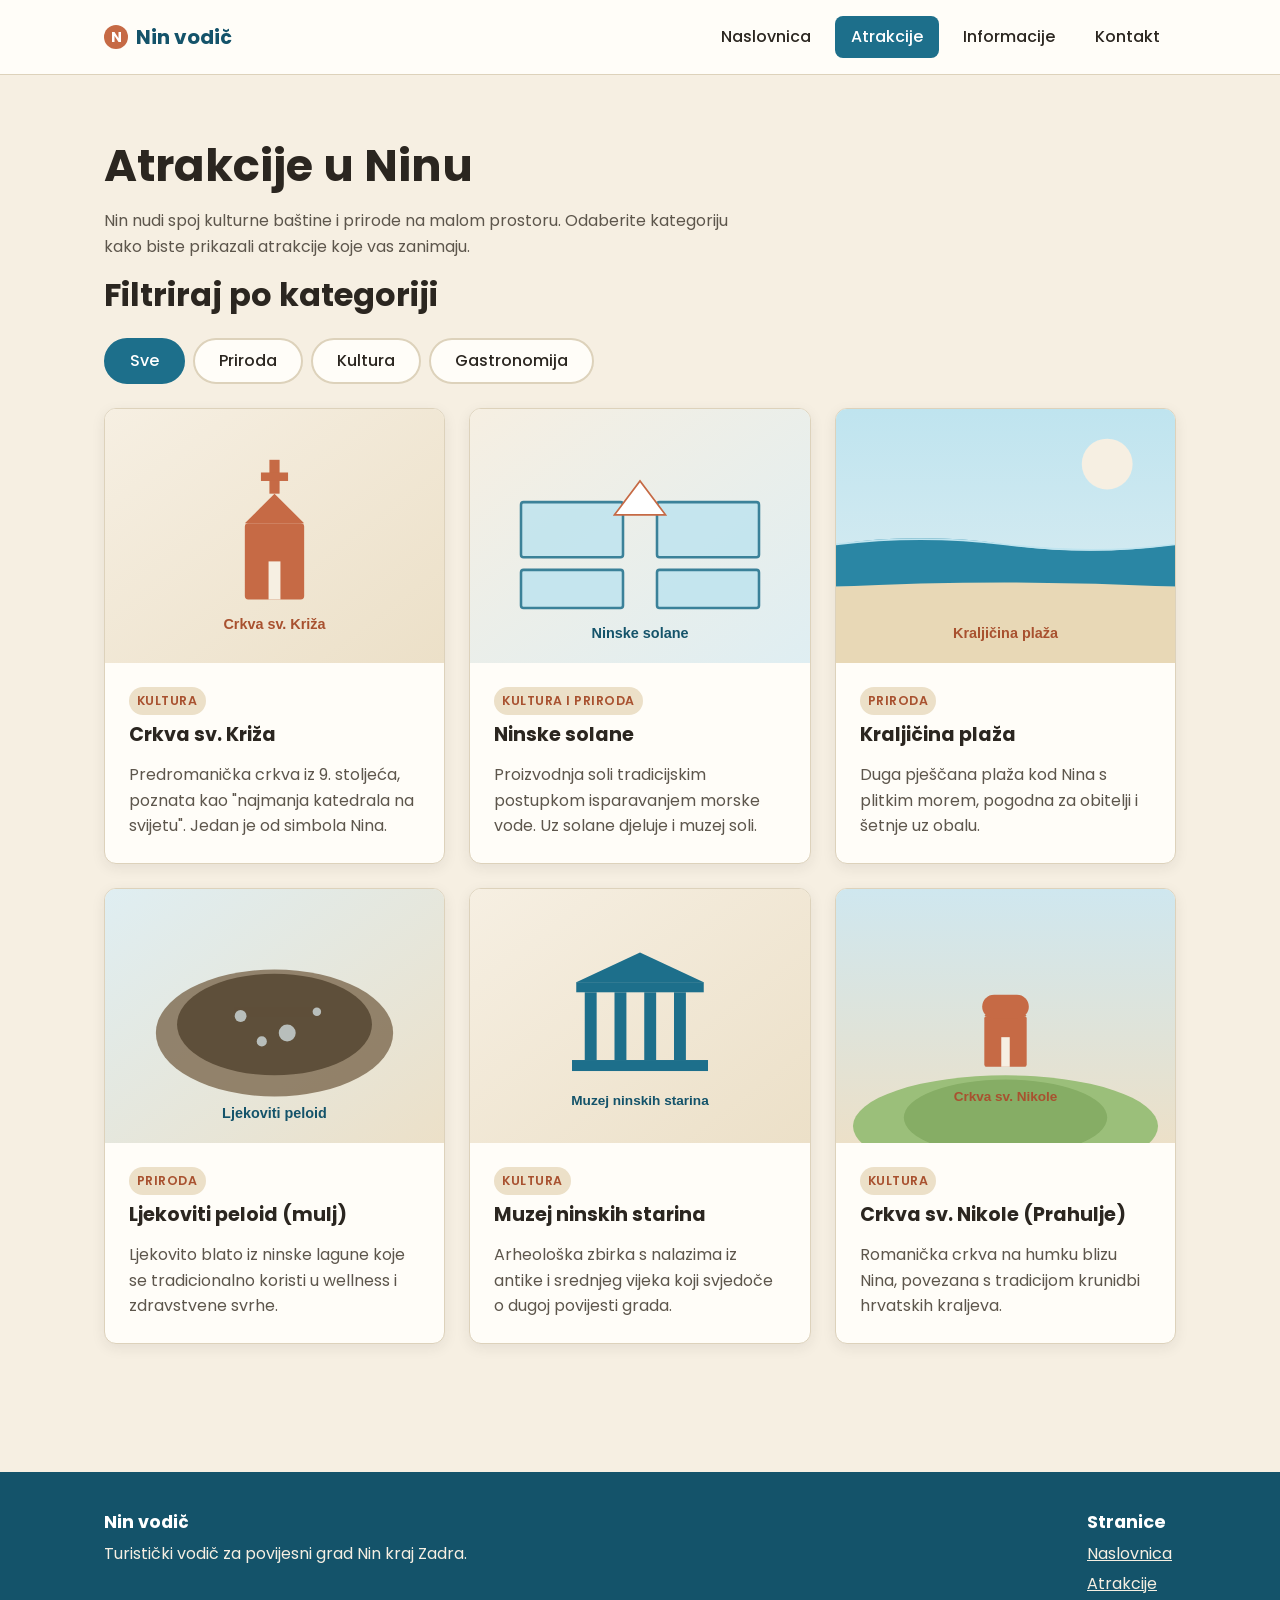
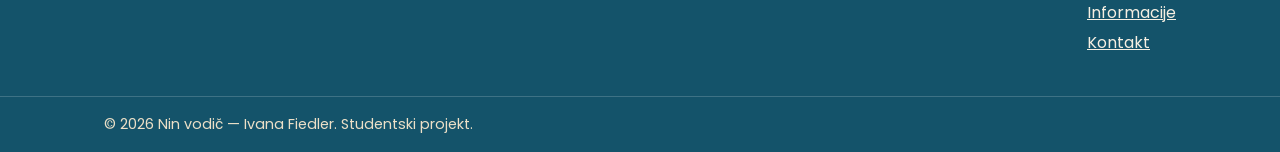
==== atrakcije.html @ 96a4386b "Pocetna verzija — Nin turisticki vodic Co-Authored-By: Claude Opus 4.8 <noreply@anthropic.com>" ====
<!DOCTYPE html>
<html lang="hr">
<head>
  <meta charset="UTF-8">
  <meta name="viewport" content="width=device-width, initial-scale=1.0">

  <title>Atrakcije u Ninu | Nin - turistički vodič</title>
  <meta name="description" content="Pregled atrakcija u Ninu: crkva sv. Križa, ninske solane, Kraljičina plaža, ljekoviti peloid, muzej i crkva sv. Nikole. Filtrirajte po kategoriji priroda, kultura i gastronomija.">

  <!-- Open Graph -->
  <meta property="og:title" content="Atrakcije u Ninu | Nin - turistički vodič">
  <meta property="og:description" content="Crkve, solane, plaže i muzej u Ninu. Filtrirajte atrakcije po kategoriji: priroda, kultura, gastronomija.">
  <meta property="og:type" content="website">
  <meta property="og:url" content="https://nin-vodic.netlify.app/atrakcije.html">
  <meta property="og:image" content="img/crkva-sv-kriza.svg">
  <meta property="og:locale" content="hr_HR">

  <link rel="preconnect" href="https://fonts.googleapis.com">
  <link rel="preconnect" href="https://fonts.gstatic.com" crossorigin>
  <link rel="stylesheet" href="https://fonts.googleapis.com/css2?family=Poppins:wght@400;500;600;700&display=swap">
  <link rel="stylesheet" href="css/style.css">

  <!-- Google Analytics 4 -->
  <!-- Zamijeni G-XXXXXXXXXX svojim GA4 Measurement ID-om -->
  <script async src="https://www.googletagmanager.com/gtag/js?id=G-XXXXXXXXXX"></script>
  <script>
    window.dataLayer = window.dataLayer || [];
    function gtag(){dataLayer.push(arguments);}
    gtag('js', new Date());
    gtag('config', 'G-XXXXXXXXXX');
  </script>

  <script src="js/main.js" defer></script>
</head>
<body>
  <a class="preskoci-link" href="#glavni-sadrzaj">Preskoči na sadržaj</a>

  <header class="zaglavlje">
    <div class="sadrzaj zaglavlje__sadrzaj">
      <a class="logo" href="index.html">
        <span class="logo__znak" aria-hidden="true">N</span>
        Nin vodič
      </a>
      <button class="nav-prekidac" type="button" aria-expanded="false" aria-controls="glavna-navigacija">
        Izbornik
      </button>
      <nav class="glavna-navigacija" id="glavna-navigacija" aria-label="Glavna navigacija">
        <ul>
          <li><a href="index.html">Naslovnica</a></li>
          <li><a href="atrakcije.html" class="active" aria-current="page">Atrakcije</a></li>
          <li><a href="info.html">Informacije</a></li>
          <li><a href="kontakt.html">Kontakt</a></li>
        </ul>
      </nav>
    </div>
  </header>

  <main id="glavni-sadrzaj">
    <section class="sekcija">
      <div class="sadrzaj">
        <h1>Atrakcije u Ninu</h1>
        <p class="uvodni-tekst">
          Nin nudi spoj kulturne baštine i prirode na malom prostoru. Odaberite
          kategoriju kako biste prikazali atrakcije koje vas zanimaju.
        </p>

        <h2 class="sekcija__naslov">Filtriraj po kategoriji</h2>
        <div class="filteri" data-filteri-atrakcije role="group" aria-label="Filtriranje atrakcija po kategoriji">
          <button type="button" class="filter-gumb" data-filter="sve" aria-pressed="true">Sve</button>
          <button type="button" class="filter-gumb" data-filter="priroda" aria-pressed="false">Priroda</button>
          <button type="button" class="filter-gumb" data-filter="kultura" aria-pressed="false">Kultura</button>
          <button type="button" class="filter-gumb" data-filter="gastronomija" aria-pressed="false">Gastronomija</button>
        </div>

        <p class="nema-rezultata" data-nema-rezultata hidden>
          Nema atrakcija u odabranoj kategoriji.
        </p>

        <div class="kartice">
          <article class="kartica" data-kategorija="kultura">
            <img class="kartica__slika" src="img/crkva-sv-kriza.svg" alt="Predromanička crkva svetog Križa bijele boje s malim zvonikom u Ninu" width="800" height="600">
            <div class="kartica__tijelo">
              <span class="kartica__oznaka">Kultura</span>
              <h3>Crkva sv. Križa</h3>
              <p class="kartica__opis">
                Predromanička crkva iz 9. stoljeća, poznata kao "najmanja
                katedrala na svijetu". Jedan je od simbola Nina.
              </p>
            </div>
          </article>

          <article class="kartica" data-kategorija="kultura priroda">
            <img class="kartica__slika" src="img/solana.svg" alt="Bazeni ninske solane s hrpom morske soli" width="800" height="600">
            <div class="kartica__tijelo">
              <span class="kartica__oznaka">Kultura i priroda</span>
              <h3>Ninske solane</h3>
              <p class="kartica__opis">
                Proizvodnja soli tradicijskim postupkom isparavanjem morske vode.
                Uz solane djeluje i muzej soli.
              </p>
            </div>
          </article>

          <article class="kartica" data-kategorija="priroda">
            <img class="kartica__slika" src="img/kraljicina-plaza.svg" alt="Pješčana Kraljičina plaža s plitkim morem kod Nina" width="800" height="600">
            <div class="kartica__tijelo">
              <span class="kartica__oznaka">Priroda</span>
              <h3>Kraljičina plaža</h3>
              <p class="kartica__opis">
                Duga pješčana plaža kod Nina s plitkim morem, pogodna za obitelji
                i šetnje uz obalu.
              </p>
            </div>
          </article>

          <article class="kartica" data-kategorija="priroda">
            <img class="kartica__slika" src="img/peloid.svg" alt="Tamno ljekovito blato peloid u ninskoj laguni" width="800" height="600">
            <div class="kartica__tijelo">
              <span class="kartica__oznaka">Priroda</span>
              <h3>Ljekoviti peloid (mulj)</h3>
              <p class="kartica__opis">
                Ljekovito blato iz ninske lagune koje se tradicionalno koristi u
                wellness i zdravstvene svrhe.
              </p>
            </div>
          </article>

          <article class="kartica" data-kategorija="kultura">
            <img class="kartica__slika" src="img/muzej.svg" alt="Stiliziran prikaz antičkog hrama koji predstavlja Muzej ninskih starina" width="800" height="600">
            <div class="kartica__tijelo">
              <span class="kartica__oznaka">Kultura</span>
              <h3>Muzej ninskih starina</h3>
              <p class="kartica__opis">
                Arheološka zbirka s nalazima iz antike i srednjeg vijeka koji
                svjedoče o dugoj povijesti grada.
              </p>
            </div>
          </article>

          <article class="kartica" data-kategorija="kultura">
            <img class="kartica__slika" src="img/crkva-sv-nikole.svg" alt="Romanička crkva svetog Nikole na zelenom humku u Prahuljama kraj Nina" width="800" height="600">
            <div class="kartica__tijelo">
              <span class="kartica__oznaka">Kultura</span>
              <h3>Crkva sv. Nikole (Prahulje)</h3>
              <p class="kartica__opis">
                Romanička crkva na humku blizu Nina, povezana s tradicijom
                krunidbi hrvatskih kraljeva.
              </p>
            </div>
          </article>
        </div>
      </div>
    </section>
  </main>

  <footer class="podnozje">
    <div class="sadrzaj podnozje__sadrzaj">
      <div>
        <h3>Nin vodič</h3>
        <p>Turistički vodič za povijesni grad Nin kraj Zadra.</p>
      </div>
      <nav aria-label="Podnožje navigacija">
        <h3>Stranice</h3>
        <ul>
          <li><a href="index.html">Naslovnica</a></li>
          <li><a href="atrakcije.html">Atrakcije</a></li>
          <li><a href="info.html">Informacije</a></li>
          <li><a href="kontakt.html">Kontakt</a></li>
        </ul>
      </nav>
    </div>
    <div class="podnozje__copy">
      <div class="sadrzaj">
        &copy; <span data-godina>2026</span> Nin vodič — Ivana Fiedler. Studentski projekt.
      </div>
    </div>
  </footer>
</body>
</html>
---- css/style.css ----
/* ==========================================================================
   Nin - turistički vodič | style.css
   Topla mediteranska paleta: pijesak/terakota + jadransko plavetnilo
   ========================================================================== */

/* ---------- Tokeni (CSS varijable) ---------- */
:root {
  /* Boje */
  --boja-pijesak: #f6efe2;
  --boja-pijesak-tamna: #ece0c8;
  --boja-terakota: #c66a45;
  --boja-terakota-tamna: #a8512f;
  --boja-jadran: #1d6f8b;
  --boja-jadran-tamna: #14536a;
  --boja-tekst: #2b2620;
  --boja-tekst-prigusen: #5d564c;
  --boja-bijela: #ffffff;
  --boja-rub: #ddd2bb;
  --boja-uspjeh: #2e7d52;
  --boja-greska: #b3261e;
  --boja-povrsina: #fffdf8;

  /* Razmaci (spacing tokeni) */
  --razmak-xs: 0.25rem;
  --razmak-s: 0.5rem;
  --razmak-m: 1rem;
  --razmak-l: 1.5rem;
  --razmak-xl: 2.5rem;
  --razmak-xxl: 4rem;

  /* Ostalo */
  --radijus: 12px;
  --radijus-s: 8px;
  --sjena: 0 4px 14px rgba(43, 38, 32, 0.08);
  --sjena-jaka: 0 8px 28px rgba(43, 38, 32, 0.14);
  --sirina-sadrzaja: 1120px;
  --prijelaz: 0.2s ease;
}

/* ---------- Reset / osnovno ---------- */
*,
*::before,
*::after {
  box-sizing: border-box;
}

html {
  scroll-behavior: smooth;
}

body {
  margin: 0;
  font-family: "Poppins", system-ui, -apple-system, "Segoe UI", Roboto, Arial, sans-serif;
  color: var(--boja-tekst);
  background-color: var(--boja-pijesak);
  line-height: 1.6;
  font-size: 1rem;
}

img {
  max-width: 100%;
  display: block;
  height: auto;
}

a {
  color: var(--boja-jadran);
}

h1,
h2,
h3 {
  line-height: 1.2;
  color: var(--boja-tekst);
}

h1 {
  font-size: clamp(1.9rem, 4vw, 2.8rem);
  margin: 0 0 var(--razmak-m);
}

h2 {
  font-size: clamp(1.4rem, 3vw, 2rem);
  margin: 0 0 var(--razmak-m);
}

h3 {
  font-size: 1.2rem;
  margin: 0 0 var(--razmak-s);
}

p {
  margin: 0 0 var(--razmak-m);
}

/* ---------- Pomoćne klase ---------- */
.sadrzaj {
  width: 100%;
  max-width: var(--sirina-sadrzaja);
  margin-inline: auto;
  padding-inline: var(--razmak-l);
}

.preskoci-link {
  position: absolute;
  left: -999px;
  top: 0;
  background: var(--boja-jadran);
  color: var(--boja-bijela);
  padding: var(--razmak-s) var(--razmak-m);
  z-index: 1000;
  border-radius: 0 0 var(--radijus-s) 0;
}

.preskoci-link:focus {
  left: 0;
}

/* Vidljivi fokus za pristupačnost */
a:focus-visible,
button:focus-visible,
input:focus-visible,
textarea:focus-visible,
select:focus-visible {
  outline: 3px solid var(--boja-jadran);
  outline-offset: 2px;
}

/* ---------- Gumbi ---------- */
.gumb {
  display: inline-block;
  font: inherit;
  font-weight: 600;
  text-decoration: none;
  cursor: pointer;
  border: 2px solid transparent;
  border-radius: var(--radijus-s);
  padding: var(--razmak-s) var(--razmak-l);
  transition: background-color var(--prijelaz), color var(--prijelaz),
    border-color var(--prijelaz), transform var(--prijelaz);
}

.gumb--primarni {
  background-color: var(--boja-terakota);
  color: var(--boja-bijela);
}

.gumb--primarni:hover {
  background-color: var(--boja-terakota-tamna);
  transform: translateY(-2px);
}

.gumb--sekundarni {
  background-color: transparent;
  color: var(--boja-jadran);
  border-color: var(--boja-jadran);
}

.gumb--sekundarni:hover {
  background-color: var(--boja-jadran);
  color: var(--boja-bijela);
}

/* ---------- Zaglavlje + navigacija ---------- */
.zaglavlje {
  background-color: var(--boja-povrsina);
  border-bottom: 1px solid var(--boja-rub);
  position: sticky;
  top: 0;
  z-index: 100;
}

.zaglavlje__sadrzaj {
  display: flex;
  align-items: center;
  justify-content: space-between;
  gap: var(--razmak-m);
  padding-block: var(--razmak-m);
}

.logo {
  font-weight: 700;
  font-size: 1.25rem;
  text-decoration: none;
  color: var(--boja-jadran-tamna);
  display: inline-flex;
  align-items: center;
  gap: var(--razmak-s);
}

.logo__znak {
  display: inline-block;
  width: 1.5rem;
  height: 1.5rem;
  background: var(--boja-terakota);
  color: var(--boja-bijela);
  border-radius: 50%;
  text-align: center;
  line-height: 1.5rem;
  font-size: 0.9rem;
}

/* Hamburger gumb (vidljiv samo na mobitelu) */
.nav-prekidac {
  display: none;
  font: inherit;
  background: transparent;
  border: 2px solid var(--boja-rub);
  border-radius: var(--radijus-s);
  padding: var(--razmak-s);
  cursor: pointer;
  color: var(--boja-tekst);
}

.glavna-navigacija ul {
  list-style: none;
  margin: 0;
  padding: 0;
  display: flex;
  gap: var(--razmak-s);
}

.glavna-navigacija a {
  display: block;
  text-decoration: none;
  color: var(--boja-tekst);
  font-weight: 500;
  padding: var(--razmak-s) var(--razmak-m);
  border-radius: var(--radijus-s);
  transition: background-color var(--prijelaz), color var(--prijelaz);
}

.glavna-navigacija a:hover {
  background-color: var(--boja-pijesak-tamna);
}

.glavna-navigacija a.active {
  background-color: var(--boja-jadran);
  color: var(--boja-bijela);
}

/* ---------- Glavni sadrzaj ---------- */
main {
  display: block;
}

.sekcija {
  padding-block: var(--razmak-xxl);
}

.sekcija--usko {
  padding-block: var(--razmak-xl);
}

.sekcija__naslov {
  margin-bottom: var(--razmak-l);
}

.uvodni-tekst {
  max-width: 65ch;
  color: var(--boja-tekst-prigusen);
}

/* ---------- Hero ---------- */
.hero {
  position: relative;
  color: var(--boja-bijela);
  display: grid;
  align-items: center;
  min-height: 60vh;
  background-image: linear-gradient(
      to right,
      rgba(20, 83, 106, 0.75),
      rgba(20, 83, 106, 0.25)
    ),
    url("../img/hero-nin.svg");
  background-size: cover;
  background-position: center;
}

.hero__sadrzaj {
  max-width: 60ch;
  padding-block: var(--razmak-xxl);
}

.hero h1 {
  color: var(--boja-bijela);
}

.hero p {
  font-size: 1.15rem;
}

.hero__cta {
  display: flex;
  flex-wrap: wrap;
  gap: var(--razmak-m);
  margin-top: var(--razmak-l);
}

/* ---------- Teaser kartice (naslovnica) ---------- */
.teaseri {
  display: grid;
  grid-template-columns: repeat(auto-fit, minmax(250px, 1fr));
  gap: var(--razmak-l);
}

.teaser {
  background-color: var(--boja-povrsina);
  border: 1px solid var(--boja-rub);
  border-radius: var(--radijus);
  padding: var(--razmak-l);
  box-shadow: var(--sjena);
  display: flex;
  flex-direction: column;
}

.teaser h3 {
  color: var(--boja-jadran-tamna);
}

.teaser p {
  color: var(--boja-tekst-prigusen);
  flex-grow: 1;
}

.teaser a {
  font-weight: 600;
  align-self: flex-start;
}

/* ---------- Filteri (gumbi) ---------- */
.filteri {
  display: flex;
  flex-wrap: wrap;
  gap: var(--razmak-s);
  margin-bottom: var(--razmak-l);
}

.filter-gumb {
  font: inherit;
  font-weight: 500;
  cursor: pointer;
  background-color: var(--boja-povrsina);
  color: var(--boja-tekst);
  border: 2px solid var(--boja-rub);
  border-radius: 999px;
  padding: var(--razmak-s) var(--razmak-l);
  transition: background-color var(--prijelaz), color var(--prijelaz),
    border-color var(--prijelaz);
}

.filter-gumb:hover {
  border-color: var(--boja-jadran);
}

.filter-gumb[aria-pressed="true"] {
  background-color: var(--boja-jadran);
  color: var(--boja-bijela);
  border-color: var(--boja-jadran);
}

/* ---------- Grid atrakcija ---------- */
.kartice {
  display: grid;
  grid-template-columns: repeat(auto-fill, minmax(280px, 1fr));
  gap: var(--razmak-l);
}

.kartica {
  background-color: var(--boja-povrsina);
  border: 1px solid var(--boja-rub);
  border-radius: var(--radijus);
  overflow: hidden;
  box-shadow: var(--sjena);
  display: flex;
  flex-direction: column;
  transition: transform var(--prijelaz), box-shadow var(--prijelaz);
}

.kartica:hover {
  transform: translateY(-4px);
  box-shadow: var(--sjena-jaka);
}

.kartica__slika {
  aspect-ratio: 4 / 3;
  object-fit: cover;
  width: 100%;
}

.kartica__tijelo {
  padding: var(--razmak-l);
  display: flex;
  flex-direction: column;
  gap: var(--razmak-s);
  flex-grow: 1;
}

.kartica__oznaka {
  align-self: flex-start;
  font-size: 0.78rem;
  font-weight: 600;
  text-transform: uppercase;
  letter-spacing: 0.04em;
  color: var(--boja-terakota-tamna);
  background-color: var(--boja-pijesak-tamna);
  padding: var(--razmak-xs) var(--razmak-s);
  border-radius: 999px;
}

.kartica__opis {
  color: var(--boja-tekst-prigusen);
  margin: 0;
}

.nema-rezultata {
  color: var(--boja-tekst-prigusen);
  font-style: italic;
}

/* ---------- Tablica prijevoza ---------- */
.tablica-omot {
  overflow-x: auto;
  border: 1px solid var(--boja-rub);
  border-radius: var(--radijus);
  background-color: var(--boja-povrsina);
}

.tablica {
  width: 100%;
  border-collapse: collapse;
  min-width: 560px;
}

.tablica caption {
  text-align: left;
  padding: var(--razmak-m) var(--razmak-l);
  color: var(--boja-tekst-prigusen);
  caption-side: bottom;
  font-size: 0.9rem;
}

.tablica th,
.tablica td {
  text-align: left;
  padding: var(--razmak-m);
  border-bottom: 1px solid var(--boja-rub);
}

.tablica thead th {
  background-color: var(--boja-jadran);
  color: var(--boja-bijela);
  font-weight: 600;
}

.tablica tbody tr:nth-child(even) {
  background-color: var(--boja-pijesak);
}

.tablica-filter {
  display: flex;
  flex-wrap: wrap;
  align-items: center;
  gap: var(--razmak-m);
  margin-bottom: var(--razmak-l);
}

.tablica-filter label {
  font-weight: 600;
}

.tablica-filter select {
  font: inherit;
  padding: var(--razmak-s) var(--razmak-m);
  border: 2px solid var(--boja-rub);
  border-radius: var(--radijus-s);
  background-color: var(--boja-povrsina);
  color: var(--boja-tekst);
}

/* ---------- Info blokovi ---------- */
.info-mreza {
  display: grid;
  grid-template-columns: repeat(auto-fit, minmax(280px, 1fr));
  gap: var(--razmak-l);
}

.info-kartica {
  background-color: var(--boja-povrsina);
  border: 1px solid var(--boja-rub);
  border-radius: var(--radijus);
  padding: var(--razmak-l);
  box-shadow: var(--sjena);
}

.info-kartica h3 {
  color: var(--boja-jadran-tamna);
}

.info-kartica ul {
  margin: 0;
  padding-left: 1.2rem;
  color: var(--boja-tekst-prigusen);
}

.info-kartica li {
  margin-bottom: var(--razmak-xs);
}

/* ---------- Forma ---------- */
.forma {
  max-width: 640px;
  background-color: var(--boja-povrsina);
  border: 1px solid var(--boja-rub);
  border-radius: var(--radijus);
  padding: var(--razmak-xl);
  box-shadow: var(--sjena);
}

.polje {
  display: flex;
  flex-direction: column;
  gap: var(--razmak-xs);
  margin-bottom: var(--razmak-l);
}

.polje label {
  font-weight: 600;
}

.polje .obavezno {
  color: var(--boja-terakota-tamna);
}

.polje input,
.polje textarea,
.polje select {
  font: inherit;
  padding: var(--razmak-s) var(--razmak-m);
  border: 2px solid var(--boja-rub);
  border-radius: var(--radijus-s);
  background-color: var(--boja-bijela);
  color: var(--boja-tekst);
  width: 100%;
}

.polje input:focus,
.polje textarea:focus,
.polje select:focus {
  border-color: var(--boja-jadran);
}

.polje textarea {
  resize: vertical;
  min-height: 140px;
}

.polje--greska input,
.polje--greska textarea,
.polje--greska select {
  border-color: var(--boja-greska);
}

.poruka-greske {
  color: var(--boja-greska);
  font-size: 0.9rem;
  min-height: 1.2em;
}

.forma-status {
  margin-top: var(--razmak-m);
  padding: var(--razmak-m) var(--razmak-l);
  border-radius: var(--radijus-s);
  font-weight: 600;
}

.forma-status--uspjeh {
  background-color: #e3f3ea;
  color: var(--boja-uspjeh);
  border: 1px solid var(--boja-uspjeh);
}

.forma-status--greska {
  background-color: #fbe6e5;
  color: var(--boja-greska);
  border: 1px solid var(--boja-greska);
}

.skriveno {
  display: none;
}

/* ---------- Kontakt podaci ---------- */
.kontakt-raspored {
  display: grid;
  grid-template-columns: 2fr 1fr;
  gap: var(--razmak-xl);
  align-items: start;
}

.kontakt-info {
  background-color: var(--boja-pijesak-tamna);
  border-radius: var(--radijus);
  padding: var(--razmak-l);
}

.kontakt-info h3 {
  color: var(--boja-jadran-tamna);
}

.kontakt-info address {
  font-style: normal;
  color: var(--boja-tekst-prigusen);
}

/* ---------- Podnožje ---------- */
.podnozje {
  background-color: var(--boja-jadran-tamna);
  color: var(--boja-pijesak);
  margin-top: var(--razmak-xxl);
}

.podnozje__sadrzaj {
  display: flex;
  flex-wrap: wrap;
  justify-content: space-between;
  gap: var(--razmak-l);
  padding-block: var(--razmak-xl);
}

.podnozje h3 {
  color: var(--boja-bijela);
  font-size: 1.1rem;
}

.podnozje a {
  color: var(--boja-pijesak);
}

.podnozje ul {
  list-style: none;
  margin: 0;
  padding: 0;
  display: flex;
  flex-direction: column;
  gap: var(--razmak-xs);
}

.podnozje__copy {
  border-top: 1px solid rgba(255, 255, 255, 0.18);
  padding-block: var(--razmak-m);
  font-size: 0.9rem;
  color: var(--boja-pijesak-tamna);
}

/* ==========================================================================
   Responzivnost
   ========================================================================== */
@media (max-width: 760px) {
  .nav-prekidac {
    display: inline-block;
  }

  .glavna-navigacija {
    display: none;
    width: 100%;
  }

  .glavna-navigacija.otvorena {
    display: block;
  }

  .zaglavlje__sadrzaj {
    flex-wrap: wrap;
  }

  .glavna-navigacija ul {
    flex-direction: column;
    width: 100%;
    gap: var(--razmak-xs);
    padding-bottom: var(--razmak-m);
  }

  .kontakt-raspored {
    grid-template-columns: 1fr;
  }

  .sekcija {
    padding-block: var(--razmak-xl);
  }
}

@media (max-width: 420px) {
  .sadrzaj {
    padding-inline: var(--razmak-m);
  }

  .forma {
    padding: var(--razmak-l);
  }
}

/* Smanjeni pokret */
@media (prefers-reduced-motion: reduce) {
  *,
  *::before,
  *::after {
    transition: none !important;
    scroll-behavior: auto !important;
  }
}
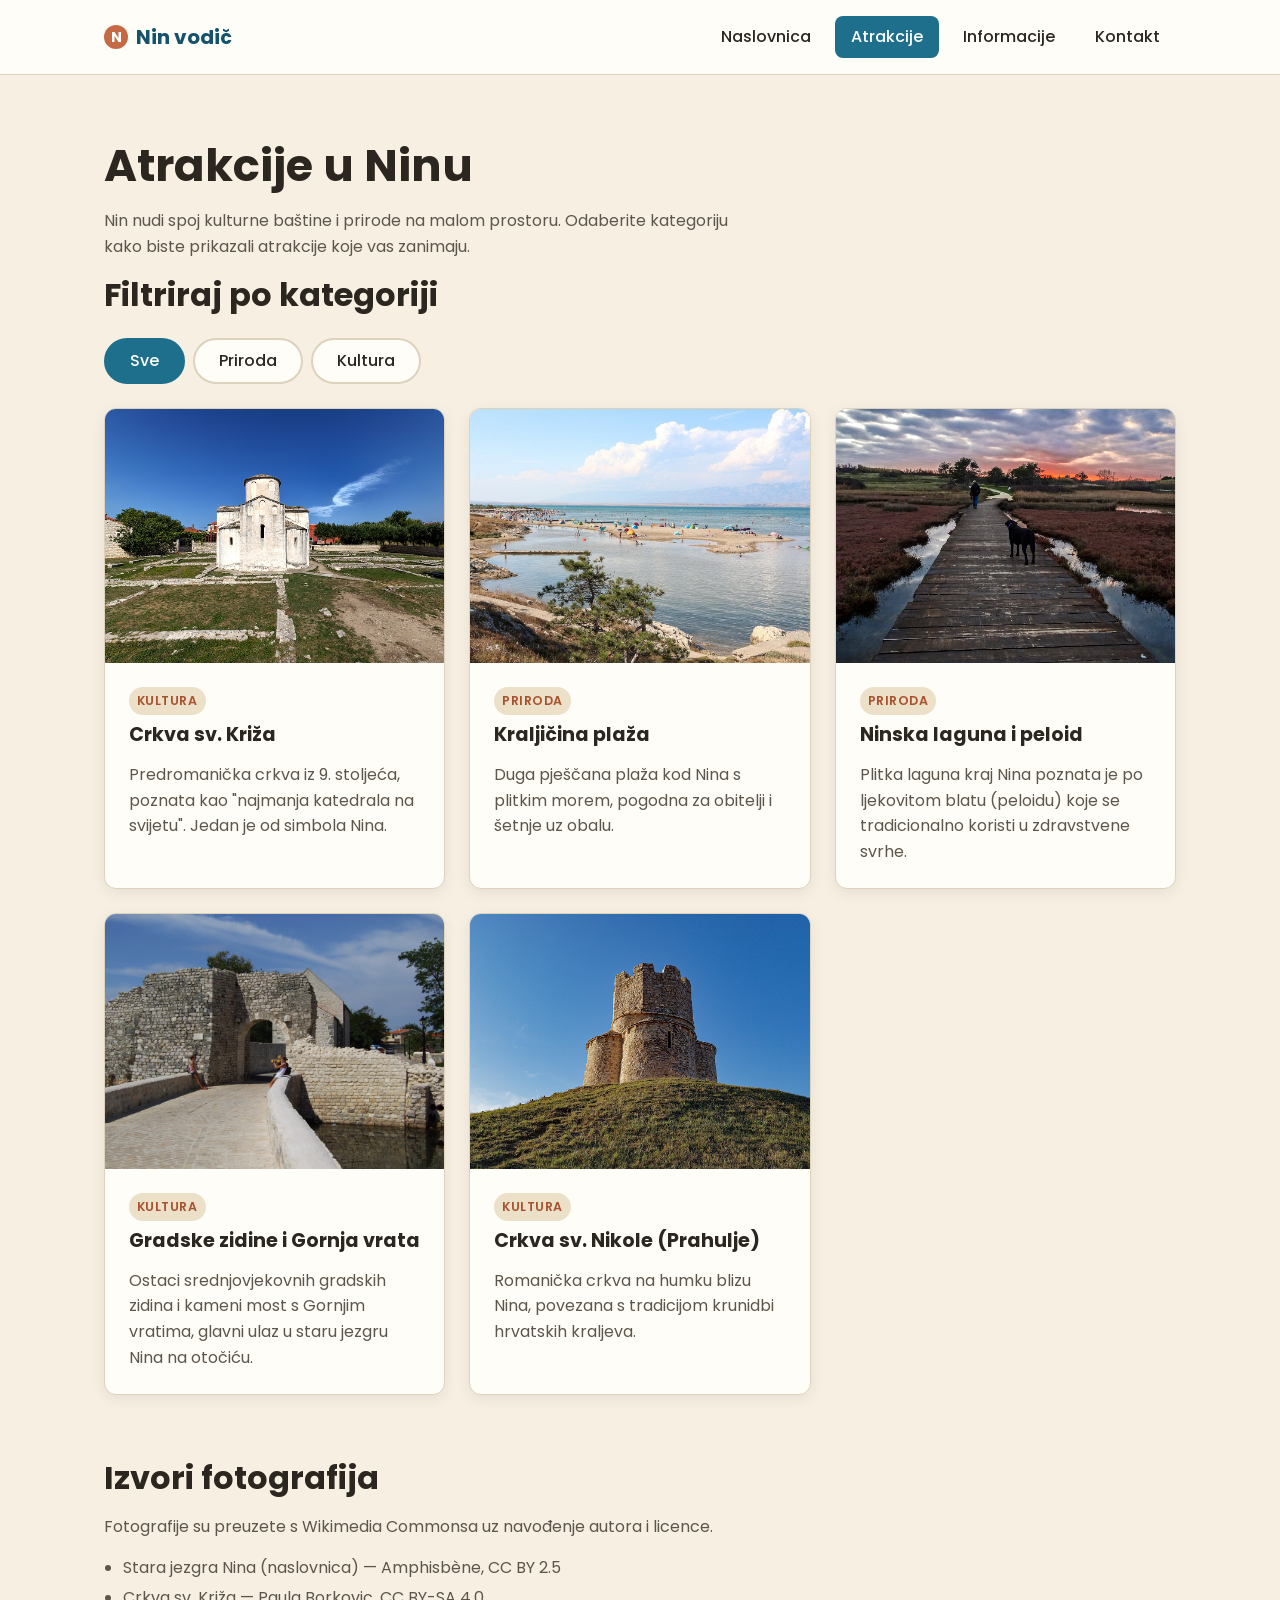
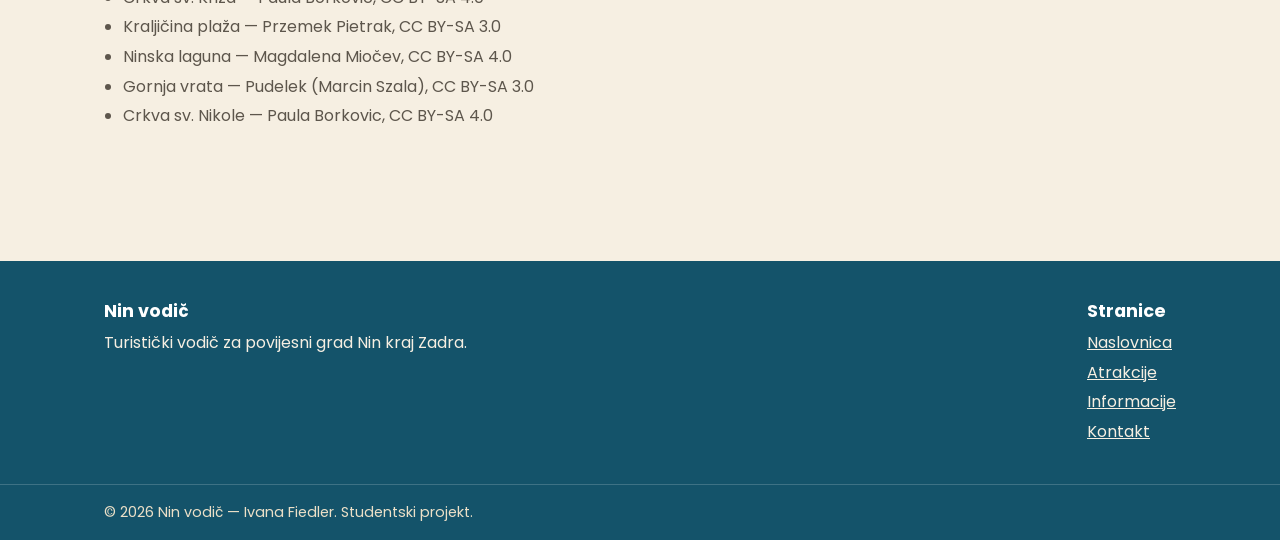
==== commit 304a7ce7: "init commit" ====
--- a/atrakcije.html
+++ b/atrakcije.html
@@ -5,14 +5,13 @@
   <meta name="viewport" content="width=device-width, initial-scale=1.0">
 
   <title>Atrakcije u Ninu | Nin - turistički vodič</title>
-  <meta name="description" content="Pregled atrakcija u Ninu: crkva sv. Križa, ninske solane, Kraljičina plaža, ljekoviti peloid, muzej i crkva sv. Nikole. Filtrirajte po kategoriji priroda, kultura i gastronomija.">
+  <meta name="description" content="Pregled atrakcija u Ninu: crkva sv. Križa, Kraljičina plaža, Ninska laguna, crkva sv. Nikole i gradske zidine. Filtrirajte po kategoriji priroda i kultura.">
 
-  <!-- Open Graph -->
   <meta property="og:title" content="Atrakcije u Ninu | Nin - turistički vodič">
-  <meta property="og:description" content="Crkve, solane, plaže i muzej u Ninu. Filtrirajte atrakcije po kategoriji: priroda, kultura, gastronomija.">
+  <meta property="og:description" content="Crkve, plaže i povijesne znamenitosti Nina. Filtrirajte atrakcije po kategoriji: priroda i kultura.">
   <meta property="og:type" content="website">
   <meta property="og:url" content="https://nin-vodic.netlify.app/atrakcije.html">
-  <meta property="og:image" content="img/crkva-sv-kriza.svg">
+  <meta property="og:image" content="img/crkva-sv-kriza.jpg">
   <meta property="og:locale" content="hr_HR">
 
   <link rel="preconnect" href="https://fonts.googleapis.com">
@@ -20,7 +19,6 @@
   <link rel="stylesheet" href="https://fonts.googleapis.com/css2?family=Poppins:wght@400;500;600;700&display=swap">
   <link rel="stylesheet" href="css/style.css">
 
-  <!-- Google Analytics 4 -->
   <!-- Zamijeni G-XXXXXXXXXX svojim GA4 Measurement ID-om -->
   <script async src="https://www.googletagmanager.com/gtag/js?id=G-XXXXXXXXXX"></script>
   <script>
@@ -69,7 +67,6 @@
           <button type="button" class="filter-gumb" data-filter="sve" aria-pressed="true">Sve</button>
           <button type="button" class="filter-gumb" data-filter="priroda" aria-pressed="false">Priroda</button>
           <button type="button" class="filter-gumb" data-filter="kultura" aria-pressed="false">Kultura</button>
-          <button type="button" class="filter-gumb" data-filter="gastronomija" aria-pressed="false">Gastronomija</button>
         </div>
 
         <p class="nema-rezultata" data-nema-rezultata hidden>
@@ -78,7 +75,7 @@
 
         <div class="kartice">
           <article class="kartica" data-kategorija="kultura">
-            <img class="kartica__slika" src="img/crkva-sv-kriza.svg" alt="Predromanička crkva svetog Križa bijele boje s malim zvonikom u Ninu" width="800" height="600">
+            <img class="kartica__slika" src="img/crkva-sv-kriza.jpg" alt="Predromanička crkva svetog Križa bijele boje u Ninu s okolnim arheološkim ostacima" width="800" height="600">
             <div class="kartica__tijelo">
               <span class="kartica__oznaka">Kultura</span>
               <h3>Crkva sv. Križa</h3>
@@ -89,20 +86,8 @@
             </div>
           </article>
 
-          <article class="kartica" data-kategorija="kultura priroda">
-            <img class="kartica__slika" src="img/solana.svg" alt="Bazeni ninske solane s hrpom morske soli" width="800" height="600">
-            <div class="kartica__tijelo">
-              <span class="kartica__oznaka">Kultura i priroda</span>
-              <h3>Ninske solane</h3>
-              <p class="kartica__opis">
-                Proizvodnja soli tradicijskim postupkom isparavanjem morske vode.
-                Uz solane djeluje i muzej soli.
-              </p>
-            </div>
-          </article>
-
           <article class="kartica" data-kategorija="priroda">
-            <img class="kartica__slika" src="img/kraljicina-plaza.svg" alt="Pješčana Kraljičina plaža s plitkim morem kod Nina" width="800" height="600">
+            <img class="kartica__slika" src="img/kraljicina-plaza.jpg" alt="Pješčana Kraljičina plaža kod Nina s plitkim morem i planinom Velebit u pozadini" width="800" height="600">
             <div class="kartica__tijelo">
               <span class="kartica__oznaka">Priroda</span>
               <h3>Kraljičina plaža</h3>
@@ -114,31 +99,31 @@
           </article>
 
           <article class="kartica" data-kategorija="priroda">
-            <img class="kartica__slika" src="img/peloid.svg" alt="Tamno ljekovito blato peloid u ninskoj laguni" width="800" height="600">
+            <img class="kartica__slika" src="img/peloid.jpg" alt="Drvena staza kroz Ninsku lagunu, područje iz kojeg dolazi ljekoviti peloid" width="800" height="600">
             <div class="kartica__tijelo">
               <span class="kartica__oznaka">Priroda</span>
-              <h3>Ljekoviti peloid (mulj)</h3>
+              <h3>Ninska laguna i peloid</h3>
               <p class="kartica__opis">
-                Ljekovito blato iz ninske lagune koje se tradicionalno koristi u
-                wellness i zdravstvene svrhe.
+                Plitka laguna kraj Nina poznata je po ljekovitom blatu (peloidu)
+                koje se tradicionalno koristi u zdravstvene svrhe.
               </p>
             </div>
           </article>
 
           <article class="kartica" data-kategorija="kultura">
-            <img class="kartica__slika" src="img/muzej.svg" alt="Stiliziran prikaz antičkog hrama koji predstavlja Muzej ninskih starina" width="800" height="600">
+            <img class="kartica__slika" src="img/gornja-vrata.jpg" alt="Kameni most i Gornja vrata, ulaz u staru jezgru Nina" width="800" height="600">
             <div class="kartica__tijelo">
               <span class="kartica__oznaka">Kultura</span>
-              <h3>Muzej ninskih starina</h3>
+              <h3>Gradske zidine i Gornja vrata</h3>
               <p class="kartica__opis">
-                Arheološka zbirka s nalazima iz antike i srednjeg vijeka koji
-                svjedoče o dugoj povijesti grada.
+                Ostaci srednjovjekovnih gradskih zidina i kameni most s Gornjim
+                vratima, glavni ulaz u staru jezgru Nina na otočiću.
               </p>
             </div>
           </article>
 
           <article class="kartica" data-kategorija="kultura">
-            <img class="kartica__slika" src="img/crkva-sv-nikole.svg" alt="Romanička crkva svetog Nikole na zelenom humku u Prahuljama kraj Nina" width="800" height="600">
+            <img class="kartica__slika" src="img/crkva-sv-nikole.jpg" alt="Romanička crkva svetog Nikole na zelenom humku u Prahuljama kraj Nina" width="800" height="600">
             <div class="kartica__tijelo">
               <span class="kartica__oznaka">Kultura</span>
               <h3>Crkva sv. Nikole (Prahulje)</h3>
@@ -148,6 +133,21 @@
               </p>
             </div>
           </article>
+        </div>
+
+        <div class="izvori-foto">
+          <h2>Izvori fotografija</h2>
+          <p class="uvodni-tekst">
+            Fotografije su preuzete s Wikimedia Commonsa uz navođenje autora i licence.
+          </p>
+          <ul>
+            <li>Stara jezgra Nina (naslovnica) — Amphisbène, CC BY 2.5</li>
+            <li>Crkva sv. Križa — Paula Borkovic, CC BY-SA 4.0</li>
+            <li>Kraljičina plaža — Przemek Pietrak, CC BY-SA 3.0</li>
+            <li>Ninska laguna — Magdalena Miočev, CC BY-SA 4.0</li>
+            <li>Gornja vrata — Pudelek (Marcin Szala), CC BY-SA 3.0</li>
+            <li>Crkva sv. Nikole — Paula Borkovic, CC BY-SA 4.0</li>
+          </ul>
         </div>
       </div>
     </section>
--- a/css/style.css
+++ b/css/style.css
@@ -1,7 +1,4 @@
-/* ==========================================================================
-   Nin - turistički vodič | style.css
-   Topla mediteranska paleta: pijesak/terakota + jadransko plavetnilo
-   ========================================================================== */
+/* Nin - turistički vodič — stilovi */
 
 /* ---------- Tokeni (CSS varijable) ---------- */
 :root {
@@ -44,6 +41,11 @@
   box-sizing: border-box;
 }
 
+/* hidden mora sakriti element i kad ima display:flex (kartice) */
+[hidden] {
+  display: none !important;
+}
+
 html {
   scroll-behavior: smooth;
 }
@@ -273,7 +275,7 @@
       rgba(20, 83, 106, 0.75),
       rgba(20, 83, 106, 0.25)
     ),
-    url("../img/hero-nin.svg");
+    url("../img/hero-nin.jpg");
   background-size: cover;
   background-position: center;
 }
@@ -419,6 +421,10 @@
   font-style: italic;
 }
 
+.izvori-foto { margin-top: var(--razmak-xxl); }
+.izvori-foto ul { color: var(--boja-tekst-prigusen); padding-left: 1.2rem; margin: 0; }
+.izvori-foto li { margin-bottom: var(--razmak-xs); }
+
 /* ---------- Tablica prijevoza ---------- */
 .tablica-omot {
   overflow-x: auto;
@@ -654,9 +660,7 @@
   color: var(--boja-pijesak-tamna);
 }
 
-/* ==========================================================================
-   Responzivnost
-   ========================================================================== */
+/* Responzivnost */
 @media (max-width: 760px) {
   .nav-prekidac {
     display: inline-block;
